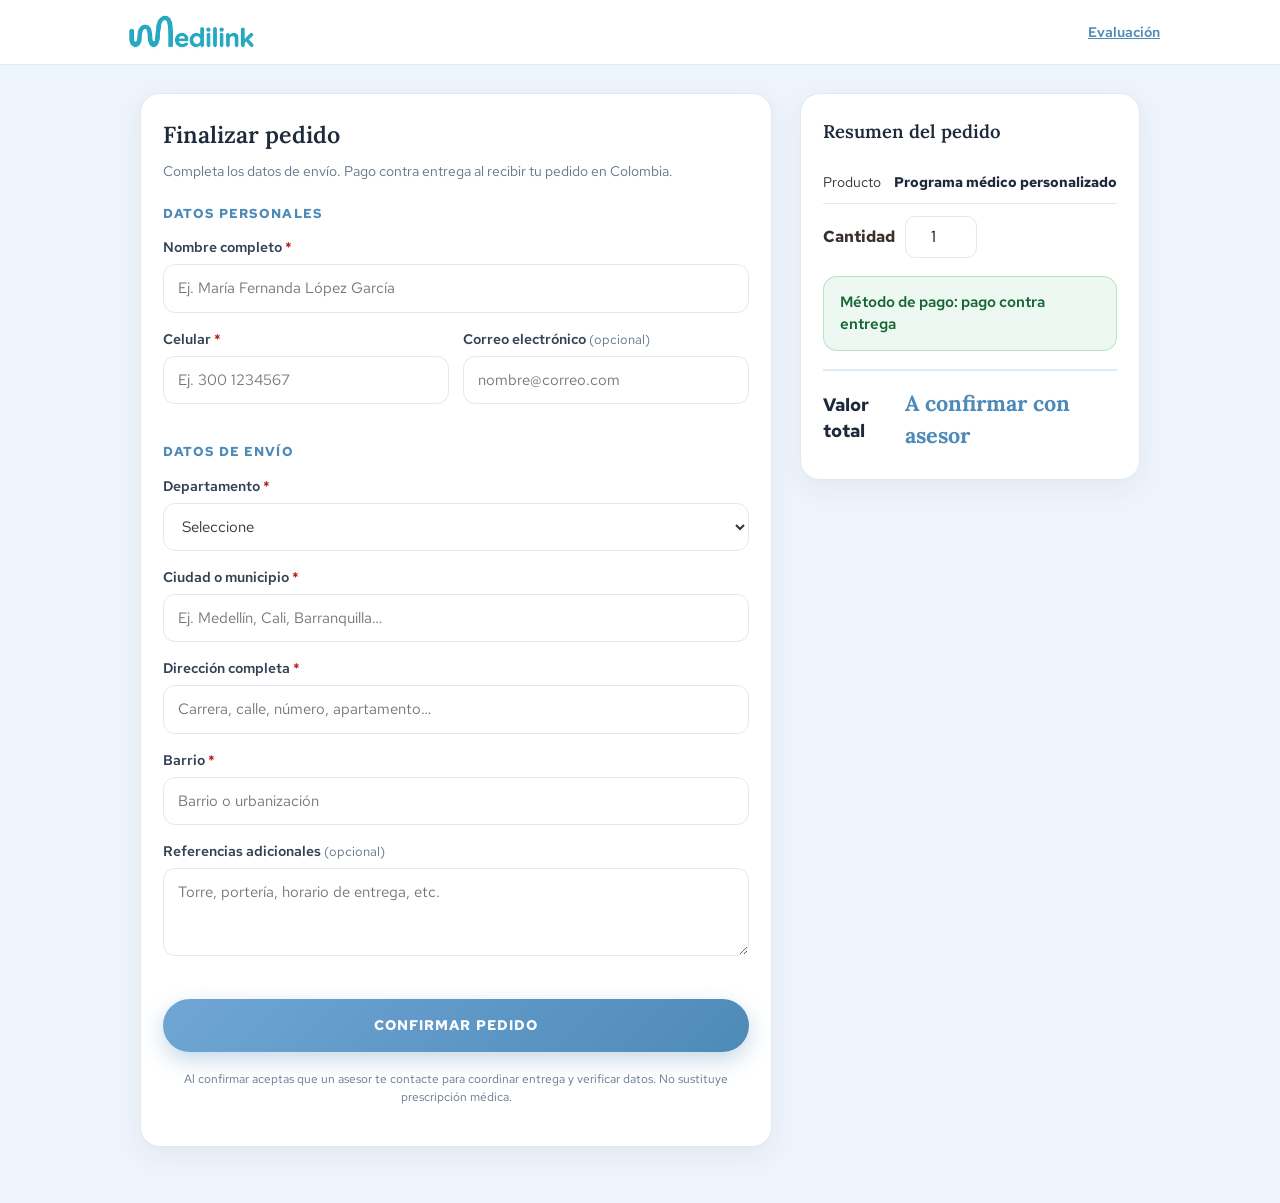
==== checkout.html @ b6532dfe "check" ====
<!DOCTYPE html>
<html lang="es">

<head>
  <meta charset="utf-8">
  <title>Checkout — Medilink Colombia</title>
  <meta name="robots" content="noindex, nofollow">
  <meta name="viewport" content="width=device-width, initial-scale=1">
  <link rel="preconnect" href="https://fonts.googleapis.com">
  <link rel="preconnect" href="https://fonts.gstatic.com" crossorigin>
  <link href="https://fonts.googleapis.com/css2?family=Red+Hat+Text:ital,wght@0,400;0,500;0,600;0,700;1,400&family=Lora:ital,wght@0,400;0,500;0,600;1,400&display=swap" rel="stylesheet">
  <link href="https://medvi.org/medvi-icon.png" rel="shortcut icon" type="image/x-icon">
  <style>
    :root {
      --bg-soft: #edf4fb;
      --bg-surface: #ffffff;
      --text-main: #38312c;
      --border-soft: #dbeaf7;
      --accent: #6fa6d4;
      --accent-dark: #4e8ab8;
      --pick-border: #e2e8f0;
    }

    *, *::before, *::after { box-sizing: border-box; }

    body {
      margin: 0;
      min-height: 100vh;
      background: var(--bg-soft);
      color: var(--text-main);
      font-family: "Red Hat Text", Arial, sans-serif;
      font-size: 16px;
      line-height: 1.5;
    }

    .ck-top {
      background: var(--bg-surface);
      border-bottom: 1px solid var(--border-soft);
      padding: 14px 20px;
    }

    .ck-top-inner {
      max-width: 1040px;
      margin: 0 auto;
      display: flex;
      align-items: center;
      justify-content: space-between;
      gap: 16px;
    }

    .ck-logo {
      display: flex;
      align-items: center;
      text-decoration: none;
    }

    .ck-logo img {
      height: 36px;
      width: auto;
    }

    .ck-wrap {
      max-width: 1040px;
      margin: 0 auto;
      padding: 28px 20px 56px;
    }

    .ck-banner {
      margin-bottom: 22px;
      padding: 14px 18px;
      border-radius: 14px;
      background: rgba(111, 166, 212, 0.12);
      border: 1px solid rgba(111, 166, 212, 0.3);
      font-size: 14px;
      color: #334155;
    }

    .ck-banner[hidden] { display: none !important; }

    .ck-grid {
      display: grid;
      grid-template-columns: 1fr;
      gap: 28px;
    }

    @media (min-width: 900px) {
      .ck-grid {
        grid-template-columns: 1fr 340px;
        align-items: start;
      }
    }

    .ck-card {
      background: var(--bg-surface);
      border: 1px solid var(--pick-border);
      border-radius: 20px;
      padding: 24px 22px 28px;
      box-shadow: 0 8px 28px rgba(56, 49, 44, 0.06);
    }

    .ck-card h1 {
      margin: 0 0 8px;
      font-family: Lora, Georgia, serif;
      font-size: 1.45rem;
      font-weight: 600;
      color: #1e293b;
    }

    .ck-card .ck-sub {
      margin: 0 0 22px;
      font-size: 14px;
      color: #64748b;
    }

    .ck-section-title {
      margin: 22px 0 14px;
      font-size: 13px;
      font-weight: 700;
      letter-spacing: 0.08em;
      text-transform: uppercase;
      color: var(--accent-dark);
    }

    .ck-section-title:first-of-type { margin-top: 0; }

    .ck-field {
      margin-bottom: 16px;
    }

    .ck-field label {
      display: block;
      margin-bottom: 6px;
      font-size: 14px;
      font-weight: 600;
      color: #334155;
    }

    .ck-field .ck-hint {
      font-weight: 400;
      color: #64748b;
      font-size: 13px;
    }

    .ck-input, .ck-select, .ck-textarea {
      width: 100%;
      padding: 12px 14px;
      font: inherit;
      font-size: 15px;
      border: 1px solid var(--pick-border);
      border-radius: 12px;
      background: #fff;
      color: var(--text-main);
      transition: border-color 0.2s, box-shadow 0.2s;
    }

    .ck-input:focus, .ck-select:focus, .ck-textarea:focus {
      outline: none;
      border-color: var(--accent);
      box-shadow: 0 0 0 3px rgba(111, 166, 212, 0.22);
    }

    .ck-textarea { min-height: 88px; resize: vertical; }

    .ck-row2 {
      display: grid;
      grid-template-columns: 1fr 1fr;
      gap: 14px;
    }

    @media (max-width: 560px) {
      .ck-row2 { grid-template-columns: 1fr; }
    }

    .ck-summary {
      position: sticky;
      top: 20px;
    }

    .ck-summary h2 {
      margin: 0 0 16px;
      font-family: Lora, Georgia, serif;
      font-size: 1.15rem;
      font-weight: 600;
      color: #1e293b;
    }

    .ck-sum-line {
      display: flex;
      justify-content: space-between;
      gap: 12px;
      padding: 10px 0;
      border-bottom: 1px solid var(--pick-border);
      font-size: 14px;
    }

    .ck-sum-line strong { color: #1e293b; }

    .ck-qty {
      display: flex;
      align-items: center;
      gap: 10px;
      margin-top: 12px;
    }

    .ck-qty input {
      width: 72px;
      padding: 8px 10px;
      text-align: center;
      border-radius: 10px;
      border: 1px solid var(--pick-border);
      font: inherit;
    }

    .ck-pay {
      margin: 18px 0;
      padding: 14px 16px;
      border-radius: 14px;
      background: rgba(22, 163, 74, 0.08);
      border: 1px solid rgba(22, 163, 74, 0.25);
      font-size: 15px;
      font-weight: 600;
      color: #166534;
    }

    .ck-total {
      display: flex;
      justify-content: space-between;
      align-items: baseline;
      margin-top: 16px;
      padding-top: 16px;
      border-top: 2px solid var(--border-soft);
      font-size: 1.1rem;
      font-weight: 700;
      color: #1e293b;
    }

    .ck-total span:last-child {
      font-family: Lora, Georgia, serif;
      font-size: 1.35rem;
      color: var(--accent-dark);
    }

    .ck-submit {
      width: 100%;
      margin-top: 20px;
      padding: 16px 20px;
      font: inherit;
      font-size: 14px;
      font-weight: 700;
      letter-spacing: 0.08em;
      text-transform: uppercase;
      color: #fff;
      background: linear-gradient(135deg, var(--accent) 0%, var(--accent-dark) 100%);
      border: none;
      border-radius: 999px;
      cursor: pointer;
      box-shadow: 0 8px 22px rgba(78, 138, 184, 0.32);
      transition: transform 0.15s ease;
    }

    .ck-submit:hover { transform: translateY(-1px); }

    .ck-submit:disabled { opacity: 0.55; cursor: not-allowed; transform: none; }

    .ck-foot {
      margin-top: 18px;
      font-size: 12px;
      color: #64748b;
      text-align: center;
    }

    .ck-success {
      margin-top: 20px;
      padding: 18px;
      border-radius: 14px;
      background: rgba(22, 163, 74, 0.1);
      border: 1px solid rgba(22, 163, 74, 0.3);
      color: #166534;
      font-weight: 600;
      text-align: center;
    }

    .ck-success[hidden] { display: none !important; }

    .req { color: #b91c1c; }
  </style>
</head>

<body>
  <header class="ck-top">
    <div class="ck-top-inner">
      <a class="ck-logo" href="index.html" aria-label="Medilink Colombia — inicio">
        <img src="images/LOGO-MEDILINK.png" alt="Medilink Colombia" width="160" height="40">
      </a>
      <a href="intakeform6089.html" style="font-size:14px;font-weight:600;color:var(--accent-dark);">Evaluación</a>
    </div>
  </header>

  <div class="ck-wrap">
    <p class="ck-banner" id="ck-eval-banner" hidden></p>

    <div class="ck-grid">
      <form class="ck-card" id="checkout-form" novalidate>
        <h1>Finalizar pedido</h1>
        <p class="ck-sub">Completa los datos de envío. Pago contra entrega al recibir tu pedido en Colombia.</p>

        <p class="ck-section-title">Datos personales</p>
        <div class="ck-field">
          <label for="ck-nombre">Nombre completo <span class="req" aria-hidden="true">*</span></label>
          <input class="ck-input" id="ck-nombre" name="nombre_completo" type="text" autocomplete="name" required maxlength="160" placeholder="Ej. María Fernanda López García">
        </div>
        <div class="ck-row2">
          <div class="ck-field">
            <label for="ck-celular">Celular <span class="req" aria-hidden="true">*</span></label>
            <input class="ck-input" id="ck-celular" name="celular" type="tel" inputmode="tel" autocomplete="tel" required placeholder="Ej. 300 1234567">
          </div>
          <div class="ck-field">
            <label for="ck-email">Correo electrónico <span class="ck-hint">(opcional)</span></label>
            <input class="ck-input" id="ck-email" name="email" type="email" autocomplete="email" maxlength="120" placeholder="nombre@correo.com">
          </div>
        </div>

        <p class="ck-section-title">Datos de envío</p>
        <div class="ck-field">
          <label for="ck-depto">Departamento <span class="req" aria-hidden="true">*</span></label>
          <select class="ck-select" id="ck-depto" name="departamento" required>
            <option value="">Seleccione</option>
            <option>Amazonas</option>
            <option>Antioquia</option>
            <option>Arauca</option>
            <option>Atlántico</option>
            <option>Bogotá D.C.</option>
            <option>Bolívar</option>
            <option>Boyacá</option>
            <option>Caldas</option>
            <option>Caquetá</option>
            <option>Casanare</option>
            <option>Cauca</option>
            <option>Cesar</option>
            <option>Chocó</option>
            <option>Córdoba</option>
            <option>Cundinamarca</option>
            <option>Guainía</option>
            <option>Guaviare</option>
            <option>Huila</option>
            <option>La Guajira</option>
            <option>Magdalena</option>
            <option>Meta</option>
            <option>Nariño</option>
            <option>Norte de Santander</option>
            <option>Putumayo</option>
            <option>Quindío</option>
            <option>Risaralda</option>
            <option>San Andrés y Providencia</option>
            <option>Santander</option>
            <option>Sucre</option>
            <option>Tolima</option>
            <option>Valle del Cauca</option>
            <option>Vaupés</option>
            <option>Vichada</option>
          </select>
        </div>
        <div class="ck-field">
          <label for="ck-ciudad">Ciudad o municipio <span class="req" aria-hidden="true">*</span></label>
          <input class="ck-input" id="ck-ciudad" name="ciudad" type="text" required maxlength="120" placeholder="Ej. Medellín, Cali, Barranquilla…">
        </div>
        <div class="ck-field">
          <label for="ck-direccion">Dirección completa <span class="req" aria-hidden="true">*</span></label>
          <input class="ck-input" id="ck-direccion" name="direccion" type="text" autocomplete="street-address" required maxlength="200" placeholder="Carrera, calle, número, apartamento…">
        </div>
        <div class="ck-field">
          <label for="ck-barrio">Barrio <span class="req" aria-hidden="true">*</span></label>
          <input class="ck-input" id="ck-barrio" name="barrio" type="text" required maxlength="100" placeholder="Barrio o urbanización">
        </div>
        <div class="ck-field">
          <label for="ck-ref">Referencias adicionales <span class="ck-hint">(opcional)</span></label>
          <textarea class="ck-textarea" id="ck-ref" name="referencias" maxlength="500" placeholder="Torre, portería, horario de entrega, etc."></textarea>
        </div>

        <button type="submit" class="ck-submit" id="ck-btn-confirmar">Confirmar pedido</button>
        <p class="ck-foot">Al confirmar aceptas que un asesor te contacte para coordinar entrega y verificar datos. No sustituye prescripción médica.</p>
      </form>

      <aside class="ck-card ck-summary" aria-labelledby="ck-resumen-title">
        <h2 id="ck-resumen-title">Resumen del pedido</h2>
        <div class="ck-sum-line">
          <span>Producto</span>
          <strong id="ck-producto-nombre">Programa médico personalizado</strong>
        </div>
        <div class="ck-qty">
          <label for="ck-cantidad"><strong>Cantidad</strong></label>
          <input id="ck-cantidad" name="cantidad" type="number" min="1" max="99" value="1" form="checkout-form">
        </div>
        <div class="ck-pay">Método de pago: pago contra entrega</div>
        <div class="ck-total">
          <span>Valor total</span>
          <span id="ck-total-valor">—</span>
        </div>
        <div class="ck-success" id="ck-success" hidden>¡Gracias! Hemos registrado tu pedido. Te contactaremos pronto por WhatsApp o llamada.</div>
      </aside>
    </div>
  </div>

  <script>
    (function () {
      /** Precio unitario en COP (0 = mostrar “A confirmar”). */
      var MLK_PRECIO_UNITARIO_COP = 0;
      var MLK_NOMBRE_PRODUCTO = 'Programa médico personalizado';

      var form = document.getElementById('checkout-form');
      var qtyEl = document.getElementById('ck-cantidad');
      var totalEl = document.getElementById('ck-total-valor');
      var prodEl = document.getElementById('ck-producto-nombre');
      var banner = document.getElementById('ck-eval-banner');
      var successEl = document.getElementById('ck-success');
      var btn = document.getElementById('ck-btn-confirmar');

      if (prodEl) prodEl.textContent = MLK_NOMBRE_PRODUCTO;

      try {
        var raw = sessionStorage.getItem('mlk_pre_pedido');
        if (raw) {
          var ev = JSON.parse(raw);
          if (ev && ev.evalApto && banner) {
            banner.textContent = 'Evaluación completada correctamente. Completa el envío para continuar con tu pedido.';
            banner.hidden = false;
          }
        }
      } catch (e) { /* noop */ }

      function formatCOP(n) {
        return new Intl.NumberFormat('es-CO', { style: 'currency', currency: 'COP', maximumFractionDigits: 0 }).format(n);
      }

      function updateTotal() {
        var q = Math.max(1, parseInt(qtyEl.value, 10) || 1);
        qtyEl.value = String(q);
        if (MLK_PRECIO_UNITARIO_COP <= 0) {
          totalEl.textContent = 'A confirmar con asesor';
          return;
        }
        totalEl.textContent = formatCOP(q * MLK_PRECIO_UNITARIO_COP);
      }

      qtyEl.addEventListener('input', updateTotal);
      qtyEl.addEventListener('change', updateTotal);
      updateTotal();

      form.addEventListener('submit', function (e) {
        e.preventDefault();
        successEl.hidden = true;
        if (!form.checkValidity()) {
          form.reportValidity();
          return;
        }

        var fd = new FormData(form);
        var payload = {};
        fd.forEach(function (v, k) { payload[k] = v; });
        payload.cantidad = qtyEl.value;
        payload.producto = MLK_NOMBRE_PRODUCTO;
        payload.metodo_pago = 'contra_entrega';
        if (MLK_PRECIO_UNITARIO_COP > 0) {
          payload.valor_total_cop = String(parseInt(qtyEl.value, 10) * MLK_PRECIO_UNITARIO_COP);
        } else {
          payload.valor_total_cop = null;
        }

        try {
          var ev = sessionStorage.getItem('mlk_pre_pedido');
          if (ev) payload.evaluacion_previa = JSON.parse(ev);
        } catch (err) { /* noop */ }

        console.log('[Medilink] Pedido (demo):', payload);
        btn.disabled = true;
        successEl.hidden = false;
        successEl.scrollIntoView({ behavior: 'smooth', block: 'nearest' });
      });
    })();
  </script>
</body>

</html>
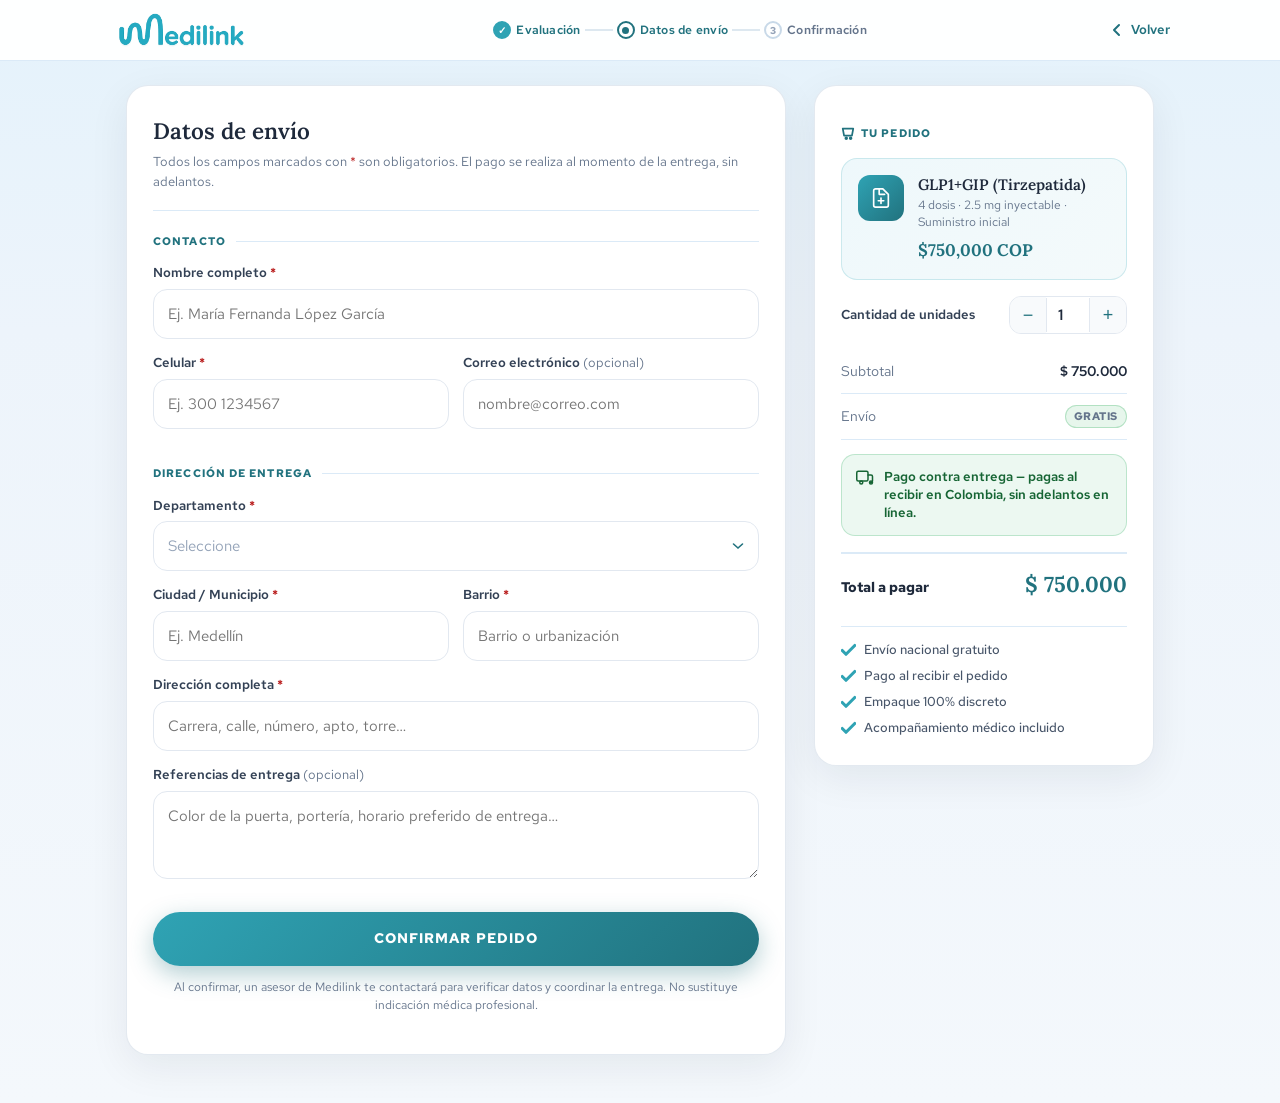
==== commit 41ac4b4c: "final" ====
--- a/checkout.html
+++ b/checkout.html
@@ -3,22 +3,31 @@
 
 <head>
   <meta charset="utf-8">
-  <title>Checkout — Medilink Colombia</title>
+  <title>Pedido — Medilink Colombia</title>
   <meta name="robots" content="noindex, nofollow">
-  <meta name="viewport" content="width=device-width, initial-scale=1">
+  <meta name="viewport" content="width=device-width, initial-scale=1, viewport-fit=cover">
   <link rel="preconnect" href="https://fonts.googleapis.com">
   <link rel="preconnect" href="https://fonts.gstatic.com" crossorigin>
-  <link href="https://fonts.googleapis.com/css2?family=Red+Hat+Text:ital,wght@0,400;0,500;0,600;0,700;1,400&family=Lora:ital,wght@0,400;0,500;0,600;1,400&display=swap" rel="stylesheet">
+  <link href="https://fonts.googleapis.com/css2?family=Red+Hat+Text:ital,wght@0,400;0,500;0,600;0,700&family=Lora:ital,wght@0,500;0,600;1,400&display=swap" rel="stylesheet">
   <link href="https://medvi.org/medvi-icon.png" rel="shortcut icon" type="image/x-icon">
   <style>
     :root {
       --bg-soft: #edf4fb;
       --bg-surface: #ffffff;
-      --text-main: #38312c;
+      --text: #38312c;
+      --muted: #64748b;
       --border-soft: #dbeaf7;
-      --accent: #6fa6d4;
-      --accent-dark: #4e8ab8;
+      --border: #e2e8f0;
+      --accent: #2FA3B4;
+      --accent-dark: #21727E;
+      --success-bg: rgba(22, 163, 74, 0.08);
+      --success-border: rgba(22, 163, 74, 0.22);
+      --success-text: #166534;
+      --shadow: 0 12px 40px rgba(15, 23, 42, 0.07);
       --pick-border: #e2e8f0;
+      --pick-border-hover: #cbd5e1;
+      --pick-active: var(--accent-dark);
+      --pick-active-soft: rgba(47, 163, 180, 0.25);
     }
 
     *, *::before, *::after { box-sizing: border-box; }
@@ -26,261 +35,596 @@
     body {
       margin: 0;
       min-height: 100vh;
-      background: var(--bg-soft);
-      color: var(--text-main);
+      min-height: 100dvh;
+      background: linear-gradient(180deg, #e4f2fb 0%, var(--bg-soft) 30%, #f4f8fc 100%);
+      color: var(--text);
       font-family: "Red Hat Text", Arial, sans-serif;
       font-size: 16px;
       line-height: 1.5;
     }
 
+    /* ── Header ───────────────────────────────────────────── */
     .ck-top {
-      background: var(--bg-surface);
+      position: sticky;
+      top: 0;
+      z-index: 20;
+      background: rgba(255, 255, 255, 0.94);
+      backdrop-filter: blur(12px);
+      -webkit-backdrop-filter: blur(12px);
       border-bottom: 1px solid var(--border-soft);
-      padding: 14px 20px;
+      padding: max(12px, env(safe-area-inset-top)) max(20px, env(safe-area-inset-right)) 12px max(20px, env(safe-area-inset-left));
     }
 
     .ck-top-inner {
-      max-width: 1040px;
+      max-width: 1060px;
       margin: 0 auto;
       display: flex;
       align-items: center;
       justify-content: space-between;
-      gap: 16px;
-    }
-
-    .ck-logo {
+      gap: 14px;
+    }
+
+    .ck-logo img {
+      height: clamp(30px, 8vw, 36px);
+      width: auto;
+      display: block;
+    }
+
+    .ck-nav-link {
       display: flex;
       align-items: center;
+      gap: 6px;
+      font-size: 13px;
+      font-weight: 600;
+      color: var(--accent-dark);
       text-decoration: none;
-    }
-
-    .ck-logo img {
-      height: 36px;
-      width: auto;
-    }
-
+      white-space: nowrap;
+    }
+
+    .ck-nav-link:hover { text-decoration: underline; text-underline-offset: 3px; }
+
+    .ck-nav-link svg {
+      width: 16px;
+      height: 16px;
+      stroke: currentColor;
+      fill: none;
+      stroke-width: 2;
+      stroke-linecap: round;
+      stroke-linejoin: round;
+      flex-shrink: 0;
+    }
+
+    /* ── Step indicator ───────────────────────────────────── */
+    .ck-steps {
+      display: flex;
+      align-items: center;
+      font-size: 12px;
+      font-weight: 600;
+      color: var(--muted);
+    }
+
+    .ck-step {
+      display: flex;
+      align-items: center;
+      gap: 5px;
+      letter-spacing: 0.02em;
+    }
+
+    .ck-step__dot {
+      width: 18px;
+      height: 18px;
+      border-radius: 50%;
+      border: 2px solid #c8d9e8;
+      display: flex;
+      align-items: center;
+      justify-content: center;
+      font-size: 10px;
+      font-weight: 700;
+      color: #94a3b8;
+      flex-shrink: 0;
+    }
+
+    .ck-step.is-done .ck-step__dot {
+      background: var(--accent);
+      border-color: var(--accent);
+      color: #fff;
+    }
+
+    .ck-step.is-done { color: var(--accent-dark); }
+
+    .ck-step.is-active .ck-step__dot {
+      border-color: var(--accent-dark);
+      background: transparent;
+    }
+
+    .ck-step.is-active .ck-step__dot::after {
+      content: "";
+      width: 7px;
+      height: 7px;
+      border-radius: 50%;
+      background: var(--accent-dark);
+    }
+
+    .ck-step.is-active { color: var(--accent-dark); }
+
+    .ck-step__line {
+      width: 28px;
+      height: 2px;
+      background: #dde8f0;
+      margin: 0 4px;
+      flex-shrink: 0;
+    }
+
+    @media (max-width: 480px) { .ck-steps { display: none; } }
+
+    /* ── Page wrap ────────────────────────────────────────── */
     .ck-wrap {
-      max-width: 1040px;
+      max-width: 1060px;
       margin: 0 auto;
-      padding: 28px 20px 56px;
+      padding: max(24px, env(safe-area-inset-top)) max(16px, env(safe-area-inset-right)) max(48px, env(safe-area-inset-bottom)) max(16px, env(safe-area-inset-left));
     }
 
     .ck-banner {
-      margin-bottom: 22px;
-      padding: 14px 18px;
+      margin-bottom: 16px;
+      padding: 13px 18px;
       border-radius: 14px;
-      background: rgba(111, 166, 212, 0.12);
-      border: 1px solid rgba(111, 166, 212, 0.3);
+      background: rgba(47, 163, 180, 0.1);
+      border: 1px solid rgba(47, 163, 180, 0.28);
       font-size: 14px;
-      color: #334155;
+      line-height: 1.45;
+      color: var(--accent-dark);
+      font-weight: 500;
     }
 
     .ck-banner[hidden] { display: none !important; }
 
+    /* ── 2-col grid ───────────────────────────────────────── */
     .ck-grid {
-      display: grid;
-      grid-template-columns: 1fr;
-      gap: 28px;
+      display: flex;
+      flex-direction: column;
+      gap: 20px;
     }
 
     @media (min-width: 900px) {
       .ck-grid {
-        grid-template-columns: 1fr 340px;
+        display: grid;
+        grid-template-columns: minmax(0, 1fr) 340px;
+        gap: 28px;
         align-items: start;
       }
     }
 
+    .ck-summary { order: -1; }
+
+    @media (min-width: 900px) {
+      .ck-summary {
+        order: 0;
+        position: sticky;
+        top: calc(58px + env(safe-area-inset-top, 0px));
+      }
+    }
+
+    /* ── Cards ────────────────────────────────────────────── */
     .ck-card {
       background: var(--bg-surface);
-      border: 1px solid var(--pick-border);
-      border-radius: 20px;
-      padding: 24px 22px 28px;
-      box-shadow: 0 8px 28px rgba(56, 49, 44, 0.06);
-    }
-
-    .ck-card h1 {
-      margin: 0 0 8px;
+      border: 1px solid rgba(226, 232, 240, 0.95);
+      border-radius: 22px;
+      padding: clamp(20px, 4vw, 28px) clamp(18px, 3.5vw, 26px);
+      box-shadow: var(--shadow);
+    }
+
+    /* ── Form card ────────────────────────────────────────── */
+    .ck-form-head {
+      margin-bottom: 22px;
+      padding-bottom: 18px;
+      border-bottom: 1px solid var(--border-soft);
+    }
+
+    .ck-form-head h1 {
+      margin: 0 0 4px;
       font-family: Lora, Georgia, serif;
-      font-size: 1.45rem;
+      font-size: clamp(1.2rem, 3.5vw, 1.4rem);
       font-weight: 600;
       color: #1e293b;
     }
 
-    .ck-card .ck-sub {
-      margin: 0 0 22px;
-      font-size: 14px;
-      color: #64748b;
-    }
-
-    .ck-section-title {
+    .ck-sub {
+      margin: 0;
+      font-size: 13px;
+      line-height: 1.55;
+      color: var(--muted);
+    }
+
+    .ck-section-label {
+      display: flex;
+      align-items: center;
+      gap: 10px;
       margin: 22px 0 14px;
-      font-size: 13px;
+      font-size: 11px;
       font-weight: 700;
-      letter-spacing: 0.08em;
+      letter-spacing: 0.1em;
       text-transform: uppercase;
       color: var(--accent-dark);
-    }
-
-    .ck-section-title:first-of-type { margin-top: 0; }
-
-    .ck-field {
-      margin-bottom: 16px;
-    }
+      white-space: nowrap;
+    }
+
+    .ck-section-label::after {
+      content: "";
+      flex: 1;
+      height: 1px;
+      background: var(--border-soft);
+    }
+
+    .ck-section-label:first-of-type { margin-top: 0; }
+
+    /* ── Fields ───────────────────────────────────────────── */
+    .ck-field { margin-bottom: 14px; }
 
     .ck-field label {
       display: block;
       margin-bottom: 6px;
-      font-size: 14px;
+      font-size: 13px;
       font-weight: 600;
       color: #334155;
     }
 
-    .ck-field .ck-hint {
-      font-weight: 400;
-      color: #64748b;
-      font-size: 13px;
-    }
-
-    .ck-input, .ck-select, .ck-textarea {
+    .ck-hint { font-weight: 400; color: var(--muted); }
+
+    .ck-input, .ck-textarea {
       width: 100%;
-      padding: 12px 14px;
+      padding: 13px 14px;
       font: inherit;
       font-size: 15px;
-      border: 1px solid var(--pick-border);
-      border-radius: 12px;
+      border: 1.5px solid var(--border);
+      border-radius: 14px;
       background: #fff;
-      color: var(--text-main);
+      color: var(--text);
       transition: border-color 0.2s, box-shadow 0.2s;
-    }
-
-    .ck-input:focus, .ck-select:focus, .ck-textarea:focus {
+      min-height: 48px;
+    }
+
+    .ck-textarea { min-height: 88px; resize: vertical; }
+
+    .ck-input:focus, .ck-textarea:focus {
       outline: none;
       border-color: var(--accent);
-      box-shadow: 0 0 0 3px rgba(111, 166, 212, 0.22);
-    }
-
-    .ck-textarea { min-height: 88px; resize: vertical; }
+      box-shadow: 0 0 0 3px rgba(47, 163, 180, 0.2);
+    }
 
     .ck-row2 {
       display: grid;
       grid-template-columns: 1fr 1fr;
-      gap: 14px;
-    }
-
-    @media (max-width: 560px) {
-      .ck-row2 { grid-template-columns: 1fr; }
-    }
-
-    .ck-summary {
-      position: sticky;
-      top: 20px;
-    }
-
-    .ck-summary h2 {
-      margin: 0 0 16px;
-      font-family: Lora, Georgia, serif;
-      font-size: 1.15rem;
-      font-weight: 600;
-      color: #1e293b;
-    }
-
-    .ck-sum-line {
-      display: flex;
-      justify-content: space-between;
-      gap: 12px;
-      padding: 10px 0;
-      border-bottom: 1px solid var(--pick-border);
-      font-size: 14px;
-    }
-
-    .ck-sum-line strong { color: #1e293b; }
-
-    .ck-qty {
+      gap: 12px 14px;
+    }
+
+    @media (max-width: 520px) { .ck-row2 { grid-template-columns: 1fr; } }
+
+    /* ── Departamento: mismo aspecto que .ck-input (etiqueta fuera + una sola fila) ── */
+    .ck-depto-shell {
+      position: relative;
+      z-index: 1;
+      border: 1.5px solid var(--border);
+      border-radius: 14px;
+      background: #fff;
+      min-height: 48px;
+      transition: border-color 0.2s, box-shadow 0.2s;
+    }
+
+    .ck-depto-shell:hover {
+      border-color: var(--pick-border-hover);
+    }
+
+    .ck-depto-shell:focus-within {
+      outline: none;
+      border-color: var(--accent);
+      box-shadow: 0 0 0 3px rgba(47, 163, 180, 0.2);
+    }
+
+    .ck-depto-shell:has(.intake-dd.is-open) {
+      z-index: 30;
+    }
+
+    /* Native <select> antes de mejorar (sin JS o primer paint) */
+    .ck-depto-shell > select.ck-depto-native {
+      display: block;
+      width: 100%;
+      margin: 0;
+      padding: 13px 36px 13px 14px;
+      min-height: 48px;
+      font: inherit;
+      font-size: 15px;
+      color: var(--text);
+      background: transparent;
+      border: none;
+      border-radius: 14px;
+      cursor: pointer;
+      appearance: none;
+      background-image: url("data:image/svg+xml,%3Csvg xmlns='http://www.w3.org/2000/svg' width='12' height='8' viewBox='0 0 12 8'%3E%3Cpath fill='none' stroke='%2364748b' stroke-width='1.2' d='M1 1.5L6 6l5-4.5'/%3E%3C/svg%3E");
+      background-repeat: no-repeat;
+      background-position: right 14px center;
+    }
+
+    .ck-depto-shell > select.ck-depto-native:focus {
+      outline: none;
+    }
+
+    .intake-dd {
+      position: relative;
+      width: 100%;
+    }
+
+    .intake-dd__native {
+      position: absolute !important;
+      width: 1px !important;
+      height: 1px !important;
+      padding: 0 !important;
+      margin: -1px !important;
+      overflow: hidden !important;
+      clip: rect(0, 0, 0, 0) !important;
+      white-space: nowrap !important;
+      border: 0 !important;
+      appearance: none;
+    }
+
+    .ck-depto-shell .intake-dd__btn {
+      position: relative;
       display: flex;
       align-items: center;
-      gap: 10px;
-      margin-top: 12px;
-    }
-
-    .ck-qty input {
-      width: 72px;
-      padding: 8px 10px;
-      text-align: center;
+      width: 100%;
+      margin: 0;
+      padding: 13px 36px 13px 14px;
+      min-height: 48px;
+      font: inherit;
+      font-size: 15px;
+      font-weight: 400;
+      line-height: 1.35;
+      text-align: left;
+      color: var(--text);
+      background: transparent;
+      border: none;
+      border-radius: 14px;
+      cursor: pointer;
+      transition: color 0.15s ease;
+    }
+
+    .ck-depto-shell .intake-dd__btn.intake-dd__btn--placeholder {
+      color: #94a3b8;
+      font-weight: 400;
+    }
+
+    .ck-depto-shell .intake-dd__btn::after {
+      content: "";
+      position: absolute;
+      right: 14px;
+      top: 50%;
+      width: 12px;
+      height: 8px;
+      margin-top: -4px;
+      background-image: url("data:image/svg+xml,%3Csvg xmlns='http://www.w3.org/2000/svg' width='12' height='8' viewBox='0 0 12 8'%3E%3Cpath fill='none' stroke='%2321727E' stroke-width='1.6' stroke-linecap='round' d='M1.5 2L6 6l4.5-4'/%3E%3C/svg%3E");
+      background-repeat: no-repeat;
+      background-position: center;
+      pointer-events: none;
+      transition: transform 0.2s ease;
+    }
+
+    .intake-dd.is-open .intake-dd__btn::after {
+      transform: rotate(180deg);
+    }
+
+    .ck-depto-shell .intake-dd__btn:focus {
+      outline: none;
+    }
+
+    .ck-depto-shell .intake-dd__btn:focus-visible {
+      outline: 2px solid var(--accent);
+      outline-offset: 2px;
       border-radius: 10px;
-      border: 1px solid var(--pick-border);
+    }
+
+    .intake-dd__list {
+      position: absolute; left: -6px; right: -6px; top: calc(100% + 6px);
+      z-index: 50; margin: 0; padding: 6px 0; list-style: none;
+      max-height: min(280px, 52vh); overflow-y: auto; overflow-x: hidden;
+      background: #fff; border: 1px solid #dbe4f0; border-radius: 14px;
+      box-shadow: 0 14px 40px rgba(30, 58, 95, 0.16), 0 0 0 1px rgba(255,255,255,0.8) inset;
+      scrollbar-width: thin; scrollbar-color: var(--accent) #eef4fb;
+    }
+
+    .intake-dd__list::-webkit-scrollbar { width: 8px; }
+    .intake-dd__list::-webkit-scrollbar-track { background: #eef4fb; border-radius: 8px; }
+    .intake-dd__list::-webkit-scrollbar-thumb { background: var(--accent); border-radius: 8px; }
+
+    .intake-dd__opt {
+      margin: 0;
+      padding: 11px 16px;
       font: inherit;
-    }
-
-    .ck-pay {
-      margin: 18px 0;
-      padding: 14px 16px;
-      border-radius: 14px;
-      background: rgba(22, 163, 74, 0.08);
-      border: 1px solid rgba(22, 163, 74, 0.25);
       font-size: 15px;
-      font-weight: 600;
-      color: #166534;
-    }
-
-    .ck-total {
-      display: flex;
-      justify-content: space-between;
-      align-items: baseline;
-      margin-top: 16px;
-      padding-top: 16px;
-      border-top: 2px solid var(--border-soft);
-      font-size: 1.1rem;
-      font-weight: 700;
-      color: #1e293b;
-    }
-
-    .ck-total span:last-child {
-      font-family: Lora, Georgia, serif;
-      font-size: 1.35rem;
-      color: var(--accent-dark);
-    }
+      font-weight: 500;
+      line-height: 1.35;
+      color: var(--text);
+      cursor: pointer;
+      transition: background 0.12s ease, color 0.12s ease;
+    }
+
+    .intake-dd__opt:hover, .intake-dd__opt:focus { outline: none; background: rgba(47, 163, 180, 0.1); color: var(--accent-dark); }
+    .intake-dd__opt[aria-selected="true"] { background: rgba(47, 163, 180, 0.18); color: var(--accent-dark); font-weight: 600; }
+
+    /* ── Submit area ──────────────────────────────────────── */
+    .ck-submit-area { margin-top: 26px; }
 
     .ck-submit {
-      width: 100%;
-      margin-top: 20px;
-      padding: 16px 20px;
-      font: inherit;
-      font-size: 14px;
-      font-weight: 700;
-      letter-spacing: 0.08em;
-      text-transform: uppercase;
+      width: 100%; padding: 16px 22px; min-height: 54px;
+      font: inherit; font-size: 14px; font-weight: 700;
+      letter-spacing: 0.08em; text-transform: uppercase;
       color: #fff;
       background: linear-gradient(135deg, var(--accent) 0%, var(--accent-dark) 100%);
-      border: none;
-      border-radius: 999px;
-      cursor: pointer;
-      box-shadow: 0 8px 22px rgba(78, 138, 184, 0.32);
-      transition: transform 0.15s ease;
-    }
-
-    .ck-submit:hover { transform: translateY(-1px); }
-
+      border: none; border-radius: 999px; cursor: pointer;
+      box-shadow: 0 8px 24px rgba(33, 114, 126, 0.35);
+      transition: transform 0.15s ease, box-shadow 0.15s ease, opacity 0.15s ease;
+    }
+
+    .ck-submit:hover:not(:disabled) { transform: translateY(-1px); box-shadow: 0 10px 28px rgba(33, 114, 126, 0.42); }
     .ck-submit:disabled { opacity: 0.55; cursor: not-allowed; transform: none; }
 
     .ck-foot {
-      margin-top: 18px;
-      font-size: 12px;
-      color: #64748b;
-      text-align: center;
-    }
-
-    .ck-success {
-      margin-top: 20px;
-      padding: 18px;
-      border-radius: 14px;
+      margin-top: 12px; font-size: 12px; line-height: 1.5;
+      color: var(--muted); text-align: center;
+    }
+
+    .ck-post-submit {
+      margin-top: 14px; padding: 14px 16px; border-radius: 14px;
+      background: #f0fdf4; border: 1px solid rgba(22, 163, 74, 0.28);
+      font-size: 14px; line-height: 1.5; color: #166534; text-align: center;
+    }
+
+    .ck-post-submit[hidden] { display: none !important; }
+    .ck-post-submit a { color: var(--accent-dark); font-weight: 700; }
+
+    /* ── Summary card ─────────────────────────────────────── */
+    .ck-summary-label {
+      display: inline-flex; align-items: center; gap: 6px;
+      margin-bottom: 16px;
+      font-size: 11px; font-weight: 700; letter-spacing: 0.1em;
+      text-transform: uppercase; color: var(--accent-dark);
+    }
+
+    .ck-summary-label svg {
+      width: 14px; height: 14px;
+      stroke: currentColor; fill: none; stroke-width: 2;
+      stroke-linecap: round; stroke-linejoin: round;
+    }
+
+    /* Product box */
+    .ck-product-box {
+      display: flex; align-items: flex-start; gap: 14px;
+      padding: 16px;
+      background: linear-gradient(135deg, #eef8fb 0%, #f4fafb 100%);
+      border: 1px solid rgba(47, 163, 180, 0.2);
+      border-radius: 16px; margin-bottom: 16px;
+    }
+
+    .ck-product-icon {
+      flex-shrink: 0; width: 46px; height: 46px; border-radius: 12px;
+      background: linear-gradient(135deg, var(--accent) 0%, var(--accent-dark) 100%);
+      display: flex; align-items: center; justify-content: center;
+    }
+
+    .ck-product-icon svg {
+      width: 22px; height: 22px;
+      stroke: #fff; fill: none; stroke-width: 1.8;
+      stroke-linecap: round; stroke-linejoin: round;
+    }
+
+    .ck-product-info { flex: 1; min-width: 0; }
+
+    .ck-product-name {
+      margin: 0 0 3px;
+      font-family: Lora, Georgia, serif; font-size: 0.95rem; font-weight: 600;
+      color: #1e293b; line-height: 1.3;
+    }
+
+    .ck-product-desc { margin: 0 0 7px; font-size: 12px; color: #64748b; line-height: 1.4; }
+
+    .ck-product-price {
+      margin: 0; font-family: Lora, Georgia, serif;
+      font-size: 1.05rem; font-weight: 700; color: var(--accent-dark);
+    }
+
+    /* Quantity control */
+    .ck-qty-row {
+      display: flex; align-items: center; justify-content: space-between;
+      gap: 10px; margin-bottom: 16px;
+    }
+
+    .ck-qty-label { font-size: 13px; font-weight: 600; color: #334155; }
+
+    .ck-qty-control {
+      display: flex; align-items: center;
+      border: 1.5px solid var(--border); border-radius: 12px; overflow: hidden;
+    }
+
+    .ck-qty-btn {
+      width: 36px; height: 36px; background: #f8fafc; border: none;
+      cursor: pointer; font-size: 18px; color: var(--accent-dark);
+      display: flex; align-items: center; justify-content: center;
+      transition: background 0.15s; flex-shrink: 0; line-height: 1;
+    }
+
+    .ck-qty-btn:hover { background: #eef4fb; }
+
+    .ck-qty-val {
+      width: 44px; padding: 6px 4px; text-align: center;
+      border: none; border-left: 1px solid var(--border); border-right: 1px solid var(--border);
+      font: inherit; font-size: 15px; font-weight: 600; color: #1e293b; background: #fff;
+    }
+
+    .ck-qty-val:focus { outline: none; }
+
+    /* Line items */
+    .ck-sum-line {
+      display: flex; justify-content: space-between; align-items: center;
+      gap: 12px; padding: 11px 0;
+      border-bottom: 1px solid var(--border-soft); font-size: 14px;
+    }
+
+    .ck-sum-line:last-of-type { border-bottom: none; }
+    .ck-sum-line span { color: var(--muted); }
+    .ck-sum-line strong { color: #1e293b; font-weight: 600; text-align: right; }
+
+    .ck-free-badge {
+      display: inline-block; padding: 2px 8px;
       background: rgba(22, 163, 74, 0.1);
-      border: 1px solid rgba(22, 163, 74, 0.3);
-      color: #166534;
-      font-weight: 600;
-      text-align: center;
-    }
-
-    .ck-success[hidden] { display: none !important; }
+      border: 1px solid rgba(22, 163, 74, 0.25);
+      border-radius: 999px; font-size: 11px; font-weight: 700;
+      letter-spacing: 0.05em; color: #166534; text-transform: uppercase;
+    }
+
+    /* Total */
+    .ck-total {
+      display: flex; justify-content: space-between; align-items: baseline;
+      padding: 14px 0 12px; margin-top: 4px;
+      border-top: 2px solid var(--border-soft);
+      font-size: 14px; font-weight: 700; color: #1e293b;
+    }
+
+    .ck-total-val {
+      font-family: Lora, Georgia, serif;
+      font-size: clamp(1.2rem, 3.5vw, 1.35rem);
+      font-weight: 700; color: var(--accent-dark);
+    }
+
+    /* COD badge */
+    .ck-cod-badge {
+      display: flex; align-items: flex-start; gap: 10px;
+      margin: 14px 0 16px; padding: 13px 14px;
+      background: var(--success-bg); border: 1px solid var(--success-border);
+      border-radius: 14px; font-size: 13px; font-weight: 600;
+      color: var(--success-text); line-height: 1.4;
+    }
+
+    .ck-cod-badge svg {
+      width: 18px; height: 18px; stroke: currentColor; fill: none;
+      stroke-width: 2; stroke-linecap: round; stroke-linejoin: round;
+      flex-shrink: 0; margin-top: 1px;
+    }
+
+    /* Trust list */
+    .ck-trust-list {
+      display: flex; flex-direction: column; gap: 7px;
+      margin-top: 14px; padding-top: 14px;
+      border-top: 1px solid var(--border-soft);
+    }
+
+    .ck-trust-item {
+      display: flex; align-items: center; gap: 8px;
+      font-size: 12.5px; font-weight: 500; color: #475569;
+    }
+
+    .ck-trust-item svg {
+      width: 15px; height: 15px; flex-shrink: 0;
+      stroke: var(--accent); fill: none; stroke-width: 2.5;
+      stroke-linecap: round; stroke-linejoin: round;
+    }
 
     .req { color: #b91c1c; }
   </style>
@@ -292,7 +636,28 @@
       <a class="ck-logo" href="index.html" aria-label="Medilink Colombia — inicio">
         <img src="images/LOGO-MEDILINK.png" alt="Medilink Colombia" width="160" height="40">
       </a>
-      <a href="intakeform6089.html" style="font-size:14px;font-weight:600;color:var(--accent-dark);">Evaluación</a>
+
+      <nav class="ck-steps" aria-label="Pasos del proceso">
+        <div class="ck-step is-done">
+          <span class="ck-step__dot" aria-hidden="true">✓</span>
+          <span>Evaluación</span>
+        </div>
+        <span class="ck-step__line" aria-hidden="true"></span>
+        <div class="ck-step is-active">
+          <span class="ck-step__dot" aria-hidden="true"></span>
+          <span>Datos de envío</span>
+        </div>
+        <span class="ck-step__line" aria-hidden="true"></span>
+        <div class="ck-step">
+          <span class="ck-step__dot" aria-hidden="true">3</span>
+          <span>Confirmación</span>
+        </div>
+      </nav>
+
+      <a class="ck-nav-link" href="intakeform6089.html">
+        <svg viewBox="0 0 16 16" aria-hidden="true"><polyline points="10,3 5,8 10,13"/></svg>
+        Volver
+      </a>
     </div>
   </header>
 
@@ -300,182 +665,427 @@
     <p class="ck-banner" id="ck-eval-banner" hidden></p>
 
     <div class="ck-grid">
+
+      <!-- ── Form ─────────────────────────────────────────── -->
       <form class="ck-card" id="checkout-form" novalidate>
-        <h1>Finalizar pedido</h1>
-        <p class="ck-sub">Completa los datos de envío. Pago contra entrega al recibir tu pedido en Colombia.</p>
-
-        <p class="ck-section-title">Datos personales</p>
+        <div class="ck-form-head">
+          <h1>Datos de envío</h1>
+          <p class="ck-sub">Todos los campos marcados con <span class="req" aria-hidden="true">*</span> son obligatorios. El pago se realiza al momento de la entrega, sin adelantos.</p>
+        </div>
+
+        <p class="ck-section-label">Contacto</p>
+
         <div class="ck-field">
           <label for="ck-nombre">Nombre completo <span class="req" aria-hidden="true">*</span></label>
-          <input class="ck-input" id="ck-nombre" name="nombre_completo" type="text" autocomplete="name" required maxlength="160" placeholder="Ej. María Fernanda López García">
+          <input class="ck-input" id="ck-nombre" name="nombre_completo" type="text"
+            autocomplete="name" required maxlength="160"
+            placeholder="Ej. María Fernanda López García">
         </div>
         <div class="ck-row2">
           <div class="ck-field">
             <label for="ck-celular">Celular <span class="req" aria-hidden="true">*</span></label>
-            <input class="ck-input" id="ck-celular" name="celular" type="tel" inputmode="tel" autocomplete="tel" required placeholder="Ej. 300 1234567">
+            <input class="ck-input" id="ck-celular" name="celular" type="tel"
+              inputmode="tel" autocomplete="tel" required
+              placeholder="Ej. 300 1234567">
           </div>
           <div class="ck-field">
             <label for="ck-email">Correo electrónico <span class="ck-hint">(opcional)</span></label>
-            <input class="ck-input" id="ck-email" name="email" type="email" autocomplete="email" maxlength="120" placeholder="nombre@correo.com">
-          </div>
-        </div>
-
-        <p class="ck-section-title">Datos de envío</p>
-        <div class="ck-field">
-          <label for="ck-depto">Departamento <span class="req" aria-hidden="true">*</span></label>
-          <select class="ck-select" id="ck-depto" name="departamento" required>
-            <option value="">Seleccione</option>
-            <option>Amazonas</option>
-            <option>Antioquia</option>
-            <option>Arauca</option>
-            <option>Atlántico</option>
-            <option>Bogotá D.C.</option>
-            <option>Bolívar</option>
-            <option>Boyacá</option>
-            <option>Caldas</option>
-            <option>Caquetá</option>
-            <option>Casanare</option>
-            <option>Cauca</option>
-            <option>Cesar</option>
-            <option>Chocó</option>
-            <option>Córdoba</option>
-            <option>Cundinamarca</option>
-            <option>Guainía</option>
-            <option>Guaviare</option>
-            <option>Huila</option>
-            <option>La Guajira</option>
-            <option>Magdalena</option>
-            <option>Meta</option>
-            <option>Nariño</option>
-            <option>Norte de Santander</option>
-            <option>Putumayo</option>
-            <option>Quindío</option>
-            <option>Risaralda</option>
-            <option>San Andrés y Providencia</option>
-            <option>Santander</option>
-            <option>Sucre</option>
-            <option>Tolima</option>
-            <option>Valle del Cauca</option>
-            <option>Vaupés</option>
-            <option>Vichada</option>
-          </select>
-        </div>
-        <div class="ck-field">
-          <label for="ck-ciudad">Ciudad o municipio <span class="req" aria-hidden="true">*</span></label>
-          <input class="ck-input" id="ck-ciudad" name="ciudad" type="text" required maxlength="120" placeholder="Ej. Medellín, Cali, Barranquilla…">
-        </div>
+            <input class="ck-input" id="ck-email" name="email" type="email"
+              autocomplete="email" maxlength="120"
+              placeholder="nombre@correo.com">
+          </div>
+        </div>
+
+        <p class="ck-section-label">Dirección de entrega</p>
+
+        <div class="ck-field ck-field--depto">
+          <label for="ck-depto" id="ck-depto-lbl">Departamento <span class="req" aria-hidden="true">*</span></label>
+          <div class="ck-depto-shell">
+            <select id="ck-depto" name="departamento" class="ck-depto-native" required autocomplete="address-level1">
+              <option value="">Seleccione</option>
+              <option>Amazonas</option><option>Antioquia</option><option>Arauca</option>
+              <option>Atlántico</option><option>Bogotá D.C.</option><option>Bolívar</option>
+              <option>Boyacá</option><option>Caldas</option><option>Caquetá</option>
+              <option>Casanare</option><option>Cauca</option><option>Cesar</option>
+              <option>Chocó</option><option>Córdoba</option><option>Cundinamarca</option>
+              <option>Guainía</option><option>Guaviare</option><option>Huila</option>
+              <option>La Guajira</option><option>Magdalena</option><option>Meta</option>
+              <option>Nariño</option><option>Norte de Santander</option><option>Putumayo</option>
+              <option>Quindío</option><option>Risaralda</option>
+              <option>San Andrés y Providencia</option><option>Santander</option>
+              <option>Sucre</option><option>Tolima</option><option>Valle del Cauca</option>
+              <option>Vaupés</option><option>Vichada</option>
+            </select>
+          </div>
+        </div>
+
+        <div class="ck-row2">
+          <div class="ck-field">
+            <label for="ck-ciudad">Ciudad / Municipio <span class="req" aria-hidden="true">*</span></label>
+            <input class="ck-input" id="ck-ciudad" name="ciudad" type="text"
+              required maxlength="120" placeholder="Ej. Medellín">
+          </div>
+          <div class="ck-field">
+            <label for="ck-barrio">Barrio <span class="req" aria-hidden="true">*</span></label>
+            <input class="ck-input" id="ck-barrio" name="barrio" type="text"
+              required maxlength="100" placeholder="Barrio o urbanización">
+          </div>
+        </div>
+
         <div class="ck-field">
           <label for="ck-direccion">Dirección completa <span class="req" aria-hidden="true">*</span></label>
-          <input class="ck-input" id="ck-direccion" name="direccion" type="text" autocomplete="street-address" required maxlength="200" placeholder="Carrera, calle, número, apartamento…">
+          <input class="ck-input" id="ck-direccion" name="direccion" type="text"
+            autocomplete="street-address" required maxlength="200"
+            placeholder="Carrera, calle, número, apto, torre…">
         </div>
         <div class="ck-field">
-          <label for="ck-barrio">Barrio <span class="req" aria-hidden="true">*</span></label>
-          <input class="ck-input" id="ck-barrio" name="barrio" type="text" required maxlength="100" placeholder="Barrio o urbanización">
-        </div>
-        <div class="ck-field">
-          <label for="ck-ref">Referencias adicionales <span class="ck-hint">(opcional)</span></label>
-          <textarea class="ck-textarea" id="ck-ref" name="referencias" maxlength="500" placeholder="Torre, portería, horario de entrega, etc."></textarea>
-        </div>
-
-        <button type="submit" class="ck-submit" id="ck-btn-confirmar">Confirmar pedido</button>
-        <p class="ck-foot">Al confirmar aceptas que un asesor te contacte para coordinar entrega y verificar datos. No sustituye prescripción médica.</p>
+          <label for="ck-ref">Referencias de entrega <span class="ck-hint">(opcional)</span></label>
+          <textarea class="ck-textarea" id="ck-ref" name="referencias" maxlength="500"
+            placeholder="Color de la puerta, portería, horario preferido de entrega…"></textarea>
+        </div>
+
+        <div class="ck-submit-area">
+          <button type="submit" class="ck-submit" id="ck-btn-confirmar">
+            Confirmar pedido
+          </button>
+          <p class="ck-foot">Al confirmar, un asesor de Medilink te contactará para verificar datos y coordinar la entrega. No sustituye indicación médica profesional.</p>
+          <div class="ck-post-submit" id="ck-post-submit" hidden>
+            Hemos abierto la <strong>confirmación en una nueva pestaña</strong>. Si no la ves, <a href="pedido-confirmado.html" id="ck-open-confirm" target="_blank" rel="noopener noreferrer">haz clic aquí</a>.
+          </div>
+        </div>
       </form>
 
+      <!-- ── Summary ──────────────────────────────────────── -->
       <aside class="ck-card ck-summary" aria-labelledby="ck-resumen-title">
-        <h2 id="ck-resumen-title">Resumen del pedido</h2>
+        <p class="ck-summary-label" id="ck-resumen-title">
+          <svg viewBox="0 0 16 16" aria-hidden="true"><path d="M2 3h12l-1.5 8H3.5L2 3Z"/><circle cx="6" cy="14" r="1"/><circle cx="11" cy="14" r="1"/></svg>
+          Tu pedido
+        </p>
+
+        <!-- Product box -->
+        <div class="ck-product-box">
+          <div class="ck-product-icon" aria-hidden="true">
+            <svg viewBox="0 0 24 24">
+              <path d="M10 2H6a2 2 0 0 0-2 2v16a2 2 0 0 0 2 2h12a2 2 0 0 0 2-2V8l-6-6Z"/>
+              <path d="M10 2v6h6"/>
+              <line x1="12" y1="12" x2="12" y2="18"/>
+              <line x1="9" y1="15" x2="15" y2="15"/>
+            </svg>
+          </div>
+          <div class="ck-product-info">
+            <p class="ck-product-name" id="ck-producto-nombre">GLP1+GIP (Tirzepatida)</p>
+            <p class="ck-product-desc">4 dosis · 2.5 mg inyectable · Suministro inicial</p>
+            <p class="ck-product-price">$750,000 COP</p>
+          </div>
+        </div>
+
+        <!-- Quantity -->
+        <div class="ck-qty-row">
+          <span class="ck-qty-label">Cantidad de unidades</span>
+          <div class="ck-qty-control">
+            <button type="button" class="ck-qty-btn" id="ck-qty-minus" aria-label="Reducir cantidad">−</button>
+            <input class="ck-qty-val" id="ck-cantidad" name="cantidad"
+              type="number" min="1" max="99" value="1"
+              form="checkout-form" inputmode="numeric" aria-label="Cantidad">
+            <button type="button" class="ck-qty-btn" id="ck-qty-plus" aria-label="Aumentar cantidad">+</button>
+          </div>
+        </div>
+
+        <!-- Line items -->
         <div class="ck-sum-line">
-          <span>Producto</span>
-          <strong id="ck-producto-nombre">Programa médico personalizado</strong>
-        </div>
-        <div class="ck-qty">
-          <label for="ck-cantidad"><strong>Cantidad</strong></label>
-          <input id="ck-cantidad" name="cantidad" type="number" min="1" max="99" value="1" form="checkout-form">
-        </div>
-        <div class="ck-pay">Método de pago: pago contra entrega</div>
+          <span>Subtotal</span>
+          <strong id="ck-subtotal-valor">$750,000 COP</strong>
+        </div>
+        <div class="ck-sum-line">
+          <span>Envío</span>
+          <strong><span class="ck-free-badge">Gratis</span></strong>
+        </div>
+
+        <!-- COD -->
+        <div class="ck-cod-badge">
+          <svg viewBox="0 0 24 24" aria-hidden="true">
+            <rect x="1" y="3" width="15" height="13" rx="2"/>
+            <path d="M16 8h4a2 2 0 0 1 2 2v6a2 2 0 0 1-2 2h-1"/>
+            <circle cx="7" cy="18" r="2"/><circle cx="20" cy="18" r="2"/>
+          </svg>
+          <span>Pago contra entrega — pagas al recibir en Colombia, sin adelantos en línea.</span>
+        </div>
+
+        <!-- Total -->
         <div class="ck-total">
-          <span>Valor total</span>
-          <span id="ck-total-valor">—</span>
-        </div>
-        <div class="ck-success" id="ck-success" hidden>¡Gracias! Hemos registrado tu pedido. Te contactaremos pronto por WhatsApp o llamada.</div>
+          <span>Total a pagar</span>
+          <span class="ck-total-val" id="ck-total-valor">$750,000 COP</span>
+        </div>
+
+        <!-- Trust -->
+        <div class="ck-trust-list">
+          <div class="ck-trust-item">
+            <svg viewBox="0 0 12 12"><polyline points="1,6 4,9 11,2"/></svg>
+            Envío nacional gratuito
+          </div>
+          <div class="ck-trust-item">
+            <svg viewBox="0 0 12 12"><polyline points="1,6 4,9 11,2"/></svg>
+            Pago al recibir el pedido
+          </div>
+          <div class="ck-trust-item">
+            <svg viewBox="0 0 12 12"><polyline points="1,6 4,9 11,2"/></svg>
+            Empaque 100% discreto
+          </div>
+          <div class="ck-trust-item">
+            <svg viewBox="0 0 12 12"><polyline points="1,6 4,9 11,2"/></svg>
+            Acompañamiento médico incluido
+          </div>
+        </div>
       </aside>
     </div>
   </div>
 
   <script>
     (function () {
-      /** Precio unitario en COP (0 = mostrar “A confirmar”). */
-      var MLK_PRECIO_UNITARIO_COP = 0;
-      var MLK_NOMBRE_PRODUCTO = 'Programa médico personalizado';
-
-      var form = document.getElementById('checkout-form');
-      var qtyEl = document.getElementById('ck-cantidad');
-      var totalEl = document.getElementById('ck-total-valor');
-      var prodEl = document.getElementById('ck-producto-nombre');
-      var banner = document.getElementById('ck-eval-banner');
-      var successEl = document.getElementById('ck-success');
-      var btn = document.getElementById('ck-btn-confirmar');
-
-      if (prodEl) prodEl.textContent = MLK_NOMBRE_PRODUCTO;
-
+      var MLK_PRECIO_UNITARIO_COP = 750000;
+      var MLK_NOMBRE_PRODUCTO = 'GLP1+GIP (Tirzepatida)';
+      var MLK_DETALLE_PRODUCTO = '4 dosis · 2.5 mg inyectable';
+
+      /* ── Custom dropdown ────────────────────────────── */
+      function closeAllIntakeDds(exceptWrap) {
+        document.querySelectorAll('.intake-dd.is-open').forEach(function (w) {
+          if (w !== exceptWrap && typeof w._intakeDdClose === 'function') w._intakeDdClose();
+        });
+      }
+
+      document.addEventListener('click', function () { closeAllIntakeDds(null); });
+      document.addEventListener('keydown', function (e) {
+        if (e.key === 'Escape') closeAllIntakeDds(null);
+      });
+
+      function enhanceIntakeDobSelect(select) {
+        if (!select || select.dataset.intakeDd === '1') return;
+        select.dataset.intakeDd = '1';
+        var field = select.closest('.ck-field');
+        var label = field ? field.querySelector('label[for="' + select.id + '"]') : null;
+        if (!label && select.closest('.intake-dob-box')) {
+          label = select.closest('.intake-dob-box').querySelector('.intake-dob-sublabel');
+        }
+        var wrap = document.createElement('div');
+        wrap.className = 'intake-dd';
+        var btn = document.createElement('button');
+        btn.type = 'button';
+        btn.className = 'intake-dd__btn';
+        btn.id = select.id + '_btn';
+        var listId = select.id + '_list';
+        var list = document.createElement('ul');
+        list.className = 'intake-dd__list';
+        list.id = listId;
+        list.setAttribute('role', 'listbox');
+        list.hidden = true;
+        btn.setAttribute('aria-haspopup', 'listbox');
+        btn.setAttribute('aria-expanded', 'false');
+        btn.setAttribute('aria-controls', listId);
+        if (label) {
+          if (!label.id) label.id = select.id + '_lbl';
+          btn.setAttribute('aria-labelledby', label.id);
+          label.setAttribute('for', btn.id);
+        }
+        select.parentNode.insertBefore(wrap, select);
+        wrap.appendChild(btn);
+        wrap.appendChild(list);
+        wrap.appendChild(select);
+        select.classList.remove('intake-dob-control', 'ck-depto-native');
+        select.classList.add('intake-dd__native');
+        select.setAttribute('tabindex', '-1');
+
+        function syncList() {
+          list.innerHTML = '';
+          Array.prototype.forEach.call(select.options, function (opt) {
+            var li = document.createElement('li');
+            li.setAttribute('role', 'option');
+            li.className = 'intake-dd__opt';
+            li.dataset.value = opt.value;
+            li.textContent = opt.textContent;
+            li.setAttribute('aria-selected', opt.value === select.value ? 'true' : 'false');
+            li.tabIndex = -1;
+            list.appendChild(li);
+          });
+        }
+
+        function syncBtn() {
+          var i = select.selectedIndex;
+          var text = (i >= 0 && select.options[i]) ? select.options[i].textContent : '—';
+          btn.textContent = text;
+          btn.classList.toggle('intake-dd__btn--placeholder', !select.value);
+        }
+
+        function openDd(e) {
+          if (e) e.stopPropagation();
+          closeAllIntakeDds(wrap);
+          syncList();
+          list.hidden = false;
+          btn.setAttribute('aria-expanded', 'true');
+          wrap.classList.add('is-open');
+        }
+
+        function closeDd() {
+          list.hidden = true;
+          btn.setAttribute('aria-expanded', 'false');
+          wrap.classList.remove('is-open');
+        }
+
+        wrap._intakeDdClose = closeDd;
+
+        btn.addEventListener('click', function (e) {
+          e.stopPropagation();
+          wrap.classList.contains('is-open') ? closeDd() : openDd(e);
+        });
+
+        wrap.addEventListener('click', function (e) { e.stopPropagation(); });
+
+        list.addEventListener('click', function (e) {
+          var li = e.target.closest('.intake-dd__opt');
+          if (!li) return;
+          e.stopPropagation();
+          select.value = li.dataset.value;
+          select.dispatchEvent(new Event('input', { bubbles: true }));
+          select.dispatchEvent(new Event('change', { bubbles: true }));
+          syncBtn(); syncList(); closeDd(); btn.focus();
+        });
+
+        select.addEventListener('change', function () {
+          syncBtn();
+          if (wrap.classList.contains('is-open')) syncList();
+        });
+
+        select.__intakeDdRefresh = function () { syncBtn(); syncList(); };
+        syncBtn();
+      }
+
+      var ckDepto = document.getElementById('ck-depto');
+      if (ckDepto) enhanceIntakeDobSelect(ckDepto);
+
+      /* ── Banner from evaluation ─────────────────────── */
       try {
         var raw = sessionStorage.getItem('mlk_pre_pedido');
         if (raw) {
           var ev = JSON.parse(raw);
+          var banner = document.getElementById('ck-eval-banner');
           if (ev && ev.evalApto && banner) {
-            banner.textContent = 'Evaluación completada correctamente. Completa el envío para continuar con tu pedido.';
+            banner.textContent = '✓ Tu evaluación fue favorable (' + ev.evalScore + '% de aceptación). Completa el envío para continuar.';
             banner.hidden = false;
           }
         }
       } catch (e) { /* noop */ }
 
+      /* ── Format ─────────────────────────────────────── */
       function formatCOP(n) {
-        return new Intl.NumberFormat('es-CO', { style: 'currency', currency: 'COP', maximumFractionDigits: 0 }).format(n);
+        return new Intl.NumberFormat('es-CO', {
+          style: 'currency', currency: 'COP', maximumFractionDigits: 0
+        }).format(n);
       }
+
+      /* ── Quantity ───────────────────────────────────── */
+      var qtyEl = document.getElementById('ck-cantidad');
+      var totalEl = document.getElementById('ck-total-valor');
+      var subtotalEl = document.getElementById('ck-subtotal-valor');
+      var qtyMinus = document.getElementById('ck-qty-minus');
+      var qtyPlus = document.getElementById('ck-qty-plus');
 
       function updateTotal() {
         var q = Math.max(1, parseInt(qtyEl.value, 10) || 1);
         qtyEl.value = String(q);
-        if (MLK_PRECIO_UNITARIO_COP <= 0) {
-          totalEl.textContent = 'A confirmar con asesor';
-          return;
-        }
-        totalEl.textContent = formatCOP(q * MLK_PRECIO_UNITARIO_COP);
+        var total = formatCOP(q * MLK_PRECIO_UNITARIO_COP);
+        if (subtotalEl) subtotalEl.textContent = total;
+        if (totalEl) totalEl.textContent = total;
       }
+
+      if (qtyMinus) qtyMinus.addEventListener('click', function () {
+        var q = Math.max(1, (parseInt(qtyEl.value, 10) || 1) - 1);
+        qtyEl.value = String(q); updateTotal();
+      });
+
+      if (qtyPlus) qtyPlus.addEventListener('click', function () {
+        var q = Math.min(99, (parseInt(qtyEl.value, 10) || 1) + 1);
+        qtyEl.value = String(q); updateTotal();
+      });
 
       qtyEl.addEventListener('input', updateTotal);
       qtyEl.addEventListener('change', updateTotal);
       updateTotal();
 
+      /* ── Submit ─────────────────────────────────────── */
+      var form = document.getElementById('checkout-form');
+      var btn = document.getElementById('ck-btn-confirmar');
+      var postSubmit = document.getElementById('ck-post-submit');
+      var openConfirmLink = document.getElementById('ck-open-confirm');
+      var frozenConfirm = null;
+
+      function makeRef() {
+        var t = Date.now().toString(36).toUpperCase();
+        var r = ('000000' + Math.floor(Math.random() * 0xffffff).toString(16).toUpperCase()).slice(-6);
+        return 'MLK-' + t.slice(-8) + r;
+      }
+
+      function buildConfirmPayload(fdObj) {
+        return {
+          ref: makeRef(),
+          createdAt: new Date().toISOString(),
+          nombre_completo: fdObj.nombre_completo || '',
+          celular: fdObj.celular || '',
+          email: fdObj.email || '',
+          departamento: fdObj.departamento || '',
+          ciudad: fdObj.ciudad || '',
+          direccion: fdObj.direccion || '',
+          barrio: fdObj.barrio || '',
+          referencias: fdObj.referencias || '',
+          cantidad: String(fdObj.cantidad != null ? fdObj.cantidad : qtyEl.value),
+          producto: MLK_NOMBRE_PRODUCTO,
+          detalle_producto: MLK_DETALLE_PRODUCTO,
+          metodo_pago: 'contra_entrega',
+          valor_unitario_cop: String(MLK_PRECIO_UNITARIO_COP),
+          valor_total_cop: String(parseInt(qtyEl.value, 10) * MLK_PRECIO_UNITARIO_COP),
+          valor_total_texto: formatCOP(parseInt(qtyEl.value, 10) * MLK_PRECIO_UNITARIO_COP)
+        };
+      }
+
       form.addEventListener('submit', function (e) {
         e.preventDefault();
-        successEl.hidden = true;
-        if (!form.checkValidity()) {
-          form.reportValidity();
-          return;
-        }
+        postSubmit.hidden = true;
+        if (!form.checkValidity()) { form.reportValidity(); return; }
 
         var fd = new FormData(form);
         var payload = {};
         fd.forEach(function (v, k) { payload[k] = v; });
         payload.cantidad = qtyEl.value;
         payload.producto = MLK_NOMBRE_PRODUCTO;
+        payload.detalle_producto = MLK_DETALLE_PRODUCTO;
         payload.metodo_pago = 'contra_entrega';
-        if (MLK_PRECIO_UNITARIO_COP > 0) {
-          payload.valor_total_cop = String(parseInt(qtyEl.value, 10) * MLK_PRECIO_UNITARIO_COP);
-        } else {
-          payload.valor_total_cop = null;
-        }
-
+        payload.valor_total_cop = String(parseInt(qtyEl.value, 10) * MLK_PRECIO_UNITARIO_COP);
         try {
           var ev = sessionStorage.getItem('mlk_pre_pedido');
           if (ev) payload.evaluacion_previa = JSON.parse(ev);
         } catch (err) { /* noop */ }
 
+        var confirmData = buildConfirmPayload(payload);
+        frozenConfirm = confirmData;
+        try { sessionStorage.setItem('mlk_pedido_confirmado', JSON.stringify(confirmData)); } catch (err) { /* noop */ }
+
         console.log('[Medilink] Pedido (demo):', payload);
+
+        var url = 'pedido-confirmado.html';
+        var win = window.open(url, '_blank', 'noopener,noreferrer');
+        if (!win) { window.location.href = url; return; }
+        try { win.opener = null; } catch (ignore) { /* noop */ }
+
         btn.disabled = true;
-        successEl.hidden = false;
-        successEl.scrollIntoView({ behavior: 'smooth', block: 'nearest' });
+        postSubmit.hidden = false;
+        postSubmit.scrollIntoView({ behavior: 'smooth', block: 'nearest' });
       });
+
+      if (openConfirmLink) {
+        openConfirmLink.addEventListener('click', function () {
+          try {
+            if (frozenConfirm) sessionStorage.setItem('mlk_pedido_confirmado', JSON.stringify(frozenConfirm));
+          } catch (err) { /* noop */ }
+        });
+      }
     })();
   </script>
 </body>
